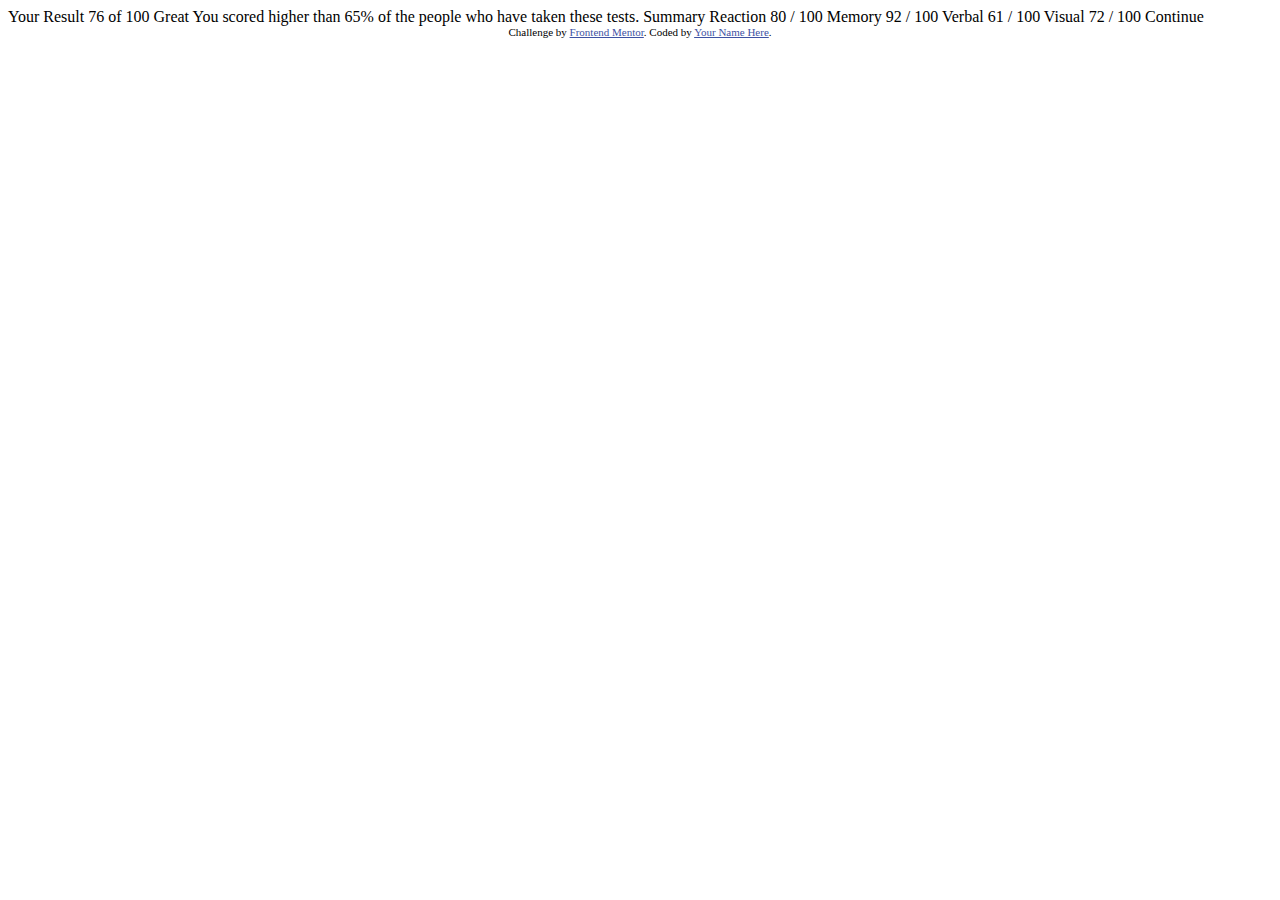
==== 2 results-summary-component-main/index.html @ 4a73d927 "changed the name of the folder in order to organize ir" ====
<!DOCTYPE html>
<html lang="en">
<head>
  <meta charset="UTF-8">
  <meta name="viewport" content="width=device-width, initial-scale=1.0"> <!-- displays site properly based on user's device -->

  <link rel="icon" type="image/png" sizes="32x32" href="./assets/images/favicon-32x32.png">
  
  <title>Frontend Mentor | Results summary component</title>

  <!-- Feel free to remove these styles or customise in your own stylesheet 👍 -->
  <style>
    .attribution { font-size: 11px; text-align: center; }
    .attribution a { color: hsl(228, 45%, 44%); }
  </style>
</head>
<body>

  Your Result
  76
  of 100

  Great
  You scored higher than 65% of the people who have taken these tests.
  
  Summary

  Reaction
  80 / 100

  Memory
  92 / 100

  Verbal
  61 / 100

  Visual
  72 / 100

  Continue
  
  <div class="attribution">
    Challenge by <a href="https://www.frontendmentor.io?ref=challenge" target="_blank">Frontend Mentor</a>. 
    Coded by <a href="#">Your Name Here</a>.
  </div>
</body>
</html>
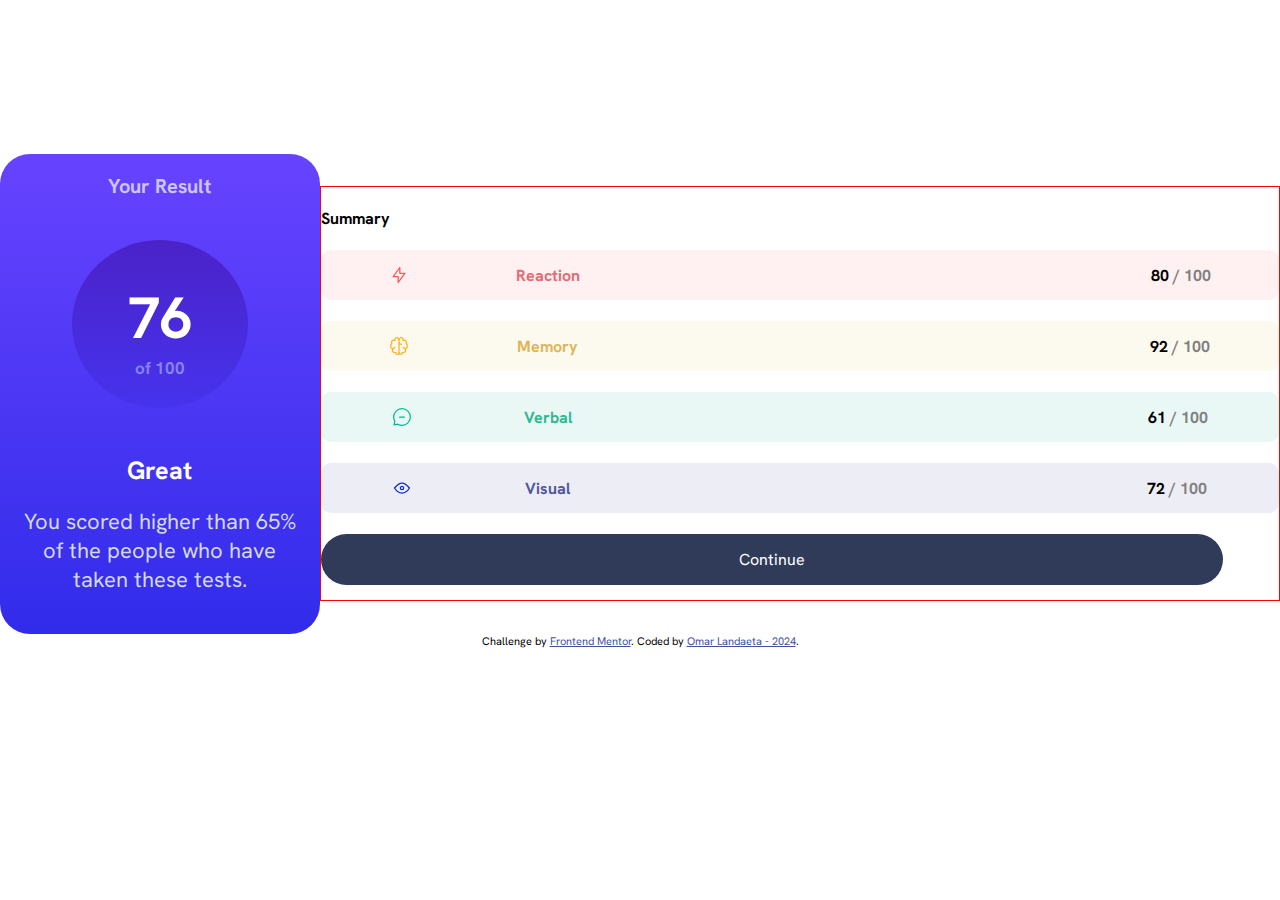
==== commit c80e389f: "Finished mobile-version of my challenge" ====
--- a/2 results-summary-component-main/index.html
+++ b/2 results-summary-component-main/index.html
@@ -3,45 +3,69 @@
 <head>
   <meta charset="UTF-8">
   <meta name="viewport" content="width=device-width, initial-scale=1.0"> <!-- displays site properly based on user's device -->
+  <link rel="icon" type="image/png" sizes="32x32" href="./assets/images/favicon-32x32.png">
 
-  <link rel="icon" type="image/png" sizes="32x32" href="./assets/images/favicon-32x32.png">
-  
   <title>Frontend Mentor | Results summary component</title>
 
-  <!-- Feel free to remove these styles or customise in your own stylesheet 👍 -->
-  <style>
-    .attribution { font-size: 11px; text-align: center; }
-    .attribution a { color: hsl(228, 45%, 44%); }
-  </style>
+  <link rel="stylesheet" href="./css/style.css">
+
 </head>
 <body>
 
-  Your Result
-  76
-  of 100
+<div class="main-container">
 
-  Great
-  You scored higher than 65% of the people who have taken these tests.
-  
-  Summary
+  <div class="header-container">
+    <div class="title-result">Your Result</div>
+    <div class="main-number"> 76
+       <p>of 100</p>
+    </div>
+    <div class="great"> Great </div>
+    <p class="text">You scored higher than 65% of the people who have taken these tests.</p>
+  </div>
 
-  Reaction
-  80 / 100
+  <div class="summary-contain">
+    <h4>Summary</h4>
 
-  Memory
-  92 / 100
+    <div class="card background-card-react">
+      <img src="./assets/images/icon-reaction.svg" alt="reaction">
+      <div class="icon-title"> Reaction </div>
+      <div class="values"> 80 <span>/ 100</span> </div>
+    </div>
 
-  Verbal
-  61 / 100
+    <br>
 
-  Visual
-  72 / 100
+    <div class="card background-card-memory">
+      <img src="./assets/images/icon-memory.svg" alt="memory">
+      <div class="icon-title orange"> Memory </div>
+      <div class="values">92 <span>/ 100</span></div>
+    </div>
+    
+    <br>
+    
+    <div class="card background-card-verbal">
+      <img src="./assets/images/icon-verbal.svg" alt="verbal">
+      <div class="icon-title green">Verbal</div>
+      <div class="values">61 <span>/ 100</span></div>
+    </div>
+    
+    <br>
+    
+    <div class="card background-card-visual">
+      <img src="./assets/images/icon-visual.svg" alt="visual">
+      <div class="icon-title navy">Visual</div>
+      <div class="values">72 <span>/ 100</span></div>
+    </div>
 
-  Continue
-  
+    <br>
+
+    <div class="button"> Continue </div>
+  </div>
+
+</div>
+
   <div class="attribution">
-    Challenge by <a href="https://www.frontendmentor.io?ref=challenge" target="_blank">Frontend Mentor</a>. 
-    Coded by <a href="#">Your Name Here</a>.
+    Challenge by <a href="https://www.frontendmentor.io?ref=challenge" target="_blank">Frontend Mentor</a>.
+    Coded by <a href="#">Omar Landaeta - 2024</a>.
   </div>
 </body>
 </html>--- a/2 results-summary-component-main/css/style.css
+++ b/2 results-summary-component-main/css/style.css
@@ -0,0 +1,321 @@
+.attribution { font-size: 11px; text-align: center; }
+.attribution a { color: hsl(228, 45%, 44%); }
+
+@font-face {
+    font-family: 'hanken';
+    src: url('../assets/fonts/HankenGrotesk-VariableFont_wght.ttf');
+}
+
+@font-face {
+    font-family: 'hanken-bold';
+    src: url('../assets/fonts/static/HankenGrotesk-Bold.ttf');
+}
+
+@font-face {
+    font-family: 'hanken-extra-bold';
+    src: url('../assets/fonts/static/HankenGrotesk-ExtraBold.ttf');
+}
+
+@font-face {
+    font-family: 'hanken-medium';
+    src: url('../assets/fonts/static/HankenGrotesk-Medium.ttf');
+}
+
+body{
+    padding  : 0;
+    margin   : 0;
+    font-family: 'hanken';
+}
+
+@media ( max-width : 477px) {
+    
+    .main-container{
+        display        : flex;
+        flex-direction : column;
+        align-items    : center;
+        height         : 100%;
+        /* border         : 1px solid red; */
+    }
+
+    .title-result{
+        font-size     : 17px;
+        font-weight   : bolder;
+        margin-top    : 6%;
+        margin-bottom : 15px;
+        color         : #CEC4FF;
+    }
+
+    .main-number{
+        width         : 75px;
+        height        : 75px;
+        padding       : 18px;
+        margin-bottom : 20px;
+        font-family   : 'hanken-bold';
+        font-size     : 50px;
+        /* box-shadow    : 0px 0px 5px black; */
+        border-radius : 50%;
+        background    : rgb(70,51,237);
+        background    : linear-gradient(
+            0deg, rgba(70,51,237,1) 0%,
+            rgba(75,34,200,1) 100%
+        );
+    }
+    p{
+        font-size   : 14px;
+        margin-top  : 1px;
+        color       : #8883ED;
+    }
+
+    .header-container{
+        display        : flex;
+        flex-direction : column;
+        width          : 100%;
+        align-items    : center;
+        text-align     : center;
+        height         : 75%;
+        background     : rgb(49,44,234);
+        background     : linear-gradient(
+            0deg, rgba(49,44,234,1) 0%, 
+            rgba(103,67,255,1) 100%
+        );
+        color          : white;
+        border-radius  : 0 0 30px 30px;
+    }
+
+    .text{
+        padding     : 18px;
+        margin-top  : -5px;
+        font-size   : 18px;
+        font-weight : 600;
+        color       : #D3D9E8;
+    }
+
+    .great{
+        font-family : 'hanken-bold';
+        font-size   : 25px;
+    }
+
+    .summary-contain{
+        /* border  : 1px solid red; */
+        width   : 90%;
+    }
+    
+    .card{
+        /* border: 1px solid red; */
+        display          : flex;
+        justify-content  : space-around;
+        height           : 20px;
+        padding          : 15px;
+        border-radius    : 10px;
+
+    }
+    .background-card-react{
+        background-color : rgba(277,108,117,0.1);
+    }
+
+    .icon-title{
+        margin-right : 50%;
+        color        : #E36C75;
+        font-weight  : 700;
+    }
+
+    .values{
+        font-family: 'hanken-bold';
+        font-weight: bold;
+    }
+
+    span{
+        color        : grey;
+        font-family  : 'hanken-bold';
+        font-weight  : 600;
+    }
+
+    .background-card-memory{
+        background-color : rgba(222,208,90,0.1);
+    }
+
+    .orange{
+        color        : #DEB65A;
+        font-weight  : 700;
+    }
+ 
+    .background-card-verbal{
+        background-color : rgba(49,183,156,0.1);
+    }
+    
+    .green{
+        color        : #31B792;
+        font-weight  : 700;
+    }
+
+    .background-card-visual{
+        background-color : rgba(81,87,158,0.1);
+    }
+    
+    .navy{
+        color       : #51579E;
+        font-weight : 700;
+    }
+
+    .button{
+        /* border: 1px solid red; */
+        text-align       : center;
+        padding          : 15px;
+        width            : 91%;
+        background-color : #303B59;
+        color            : white;
+        border-radius    : 85px;
+        margin-bottom    : 15px;
+    }
+ 
+}
+
+/* Versión para Desktop */
+@media ( min-width : 478px) {
+    
+    .main-container{
+        /* border         : 1px solid red; */
+        display        : flex;
+        flex-direction : row;
+        align-items    : center;
+        justify-content: center;
+        height         : 100%;
+        margin-top     : 12%;
+    }
+
+    .title-result{
+        font-size     : 20px;
+        font-weight   : bolder;
+        margin-top    : 6%;
+        margin-bottom : 15px;
+        color         : #CEC4FF;
+    }
+
+    .main-number{
+        /* border: 1px solid red; */
+        width         : 140px;
+        height        : 110px;
+        padding       : 18px;
+        padding-top   : 40px;
+        margin-bottom : 20px;
+        font-family   : 'hanken-bold';
+        font-size     : 58px;
+        /* box-shadow    : 0px 0px 5px black; */
+        border-radius : 50%;
+        background    : rgb(70,51,237);
+        background    : linear-gradient(
+            0deg, rgba(70,51,237,1) 0%,
+            rgba(75,34,200,1) 100%
+        );
+    }
+    p{
+        font-size   : 17px;
+        margin-top  : 1px;
+        color       : #8883ED;
+    }
+
+    .header-container{
+        /* border         : 1px solid red; */
+        display        : flex;
+        flex-direction : column;
+        justify-content: space-between;
+        width          : 30%;
+        height         : 480px ;
+        align-items    : center;
+        text-align     : center;
+        background     : rgb(49,44,234);
+        background     : linear-gradient(
+            0deg, rgba(49,44,234,1) 0%, 
+            rgba(103,67,255,1) 100%
+        );
+        color          : white;
+        border-radius  : 30px 30px 30px 30px;
+    }
+
+    .text{
+        padding     : 18px;
+        margin-top  : -25px;
+        font-size   : 22px;
+        font-weight : normal;
+        color       : #D3D9E8;
+    }
+
+    .great{
+        font-family : 'hanken-bold';
+        font-size   : 25px;
+    }
+
+    .summary-contain{
+        border  : 1px solid red;
+        width   : 90%;
+    }
+    
+    .card{
+        /* border: 1px solid red; */
+        display          : flex;
+        justify-content  : space-around;
+        height           : 20px;
+        padding          : 15px;
+        border-radius    : 10px;
+
+    }
+    .background-card-react{
+        background-color : rgba(277,108,117,0.1);
+    }
+
+    .icon-title{
+        margin-right : 50%;
+        color        : #E36C75;
+        font-weight  : 700;
+    }
+
+    .values{
+        font-family: 'hanken-bold';
+        font-weight: bold;
+    }
+
+    span{
+        color        : grey;
+        font-family  : 'hanken-bold';
+        font-weight  : 600;
+    }
+
+    .background-card-memory{
+        background-color : rgba(222,208,90,0.1);
+    }
+
+    .orange{
+        color        : #DEB65A;
+        font-weight  : 700;
+    }
+ 
+    .background-card-verbal{
+        background-color : rgba(49,183,156,0.1);
+    }
+    
+    .green{
+        color        : #31B792;
+        font-weight  : 700;
+    }
+
+    .background-card-visual{
+        background-color : rgba(81,87,158,0.1);
+    }
+    
+    .navy{
+        color       : #51579E;
+        font-weight : 700;
+    }
+
+    .button{
+        /* border: 1px solid red; */
+        text-align       : center;
+        padding          : 15px;
+        width            : 91%;
+        background-color : #303B59;
+        color            : white;
+        border-radius    : 85px;
+        margin-bottom    : 15px;
+    }
+ 
+}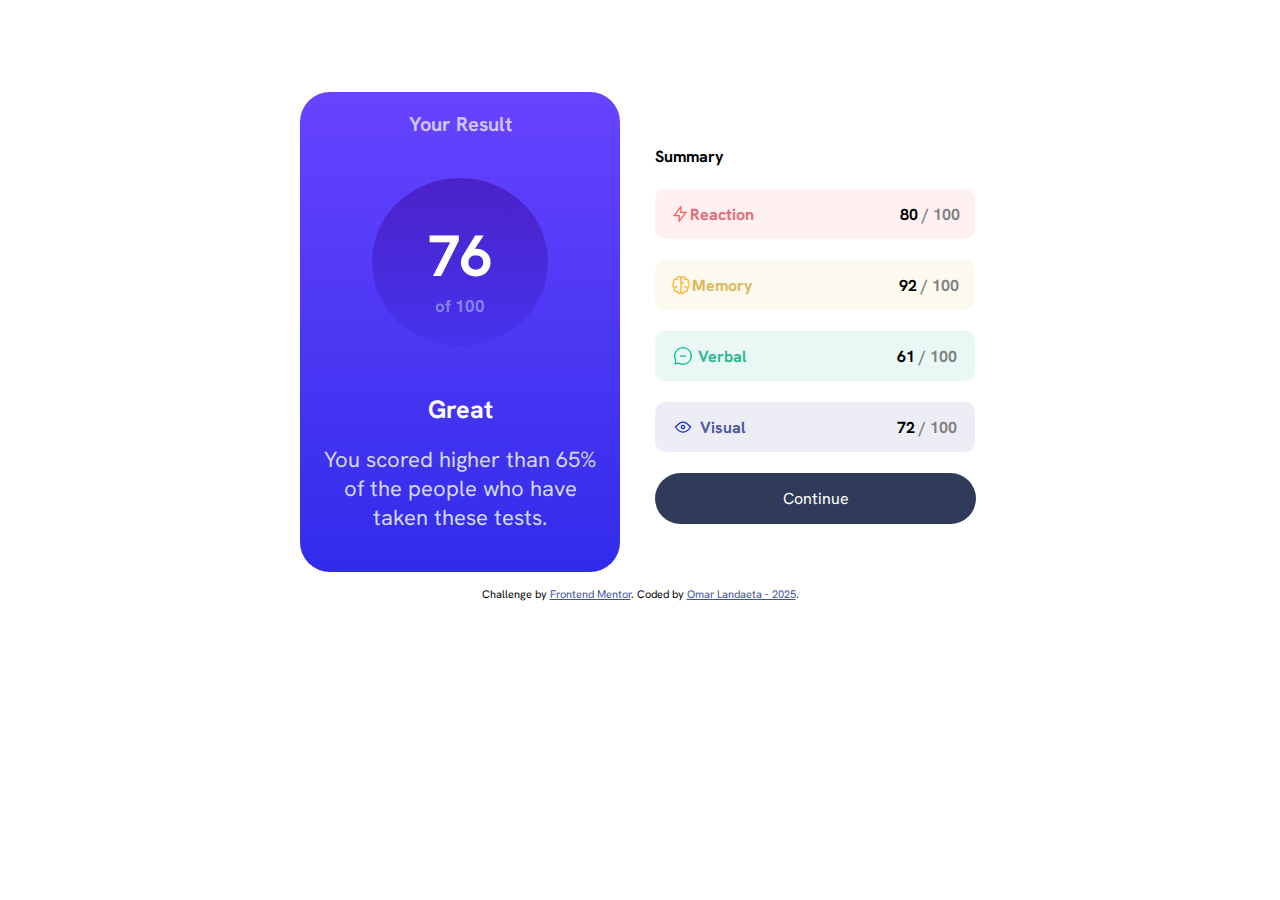
==== commit 6615d924: "Finalizando challenge" ====
--- a/2 results-summary-component-main/index.html
+++ b/2 results-summary-component-main/index.html
@@ -65,7 +65,7 @@
 
   <div class="attribution">
     Challenge by <a href="https://www.frontendmentor.io?ref=challenge" target="_blank">Frontend Mentor</a>.
-    Coded by <a href="#">Omar Landaeta - 2024</a>.
+    Coded by <a href="#">Omar Landaeta - 2025</a>.
   </div>
 </body>
 </html>--- a/2 results-summary-component-main/css/style.css
+++ b/2 results-summary-component-main/css/style.css
@@ -27,6 +27,7 @@
     font-family: 'hanken';
 }
 
+/* Mobile design */
 @media ( max-width : 477px) {
     
     .main-container{
@@ -180,7 +181,8 @@
         align-items    : center;
         justify-content: center;
         height         : 100%;
-        margin-top     : 12%;
+        width          : 100%;
+        margin-top     : 6%;
     }
 
     .title-result{
@@ -217,9 +219,10 @@
     .header-container{
         /* border         : 1px solid red; */
         display        : flex;
+        margin: 15px;
         flex-direction : column;
         justify-content: space-between;
-        width          : 30%;
+        width          : 320px;
         height         : 480px ;
         align-items    : center;
         text-align     : center;
@@ -246,8 +249,9 @@
     }
 
     .summary-contain{
-        border  : 1px solid red;
-        width   : 90%;
+        /* border  : 1px solid red; */
+        width          : 320px;
+        margin  : 20px;
     }
     
     .card{
@@ -317,5 +321,15 @@
         border-radius    : 85px;
         margin-bottom    : 15px;
     }
+    .button:hover{
+        /* border: 1px solid red; */
+        text-align       : center;
+        padding          : 15px;
+        width            : 91%;
+        background-color : hsl(241, 81%, 54%);
+        color            : white;
+        border-radius    : 85px;
+        margin-bottom    : 15px;
+    }
  
 }